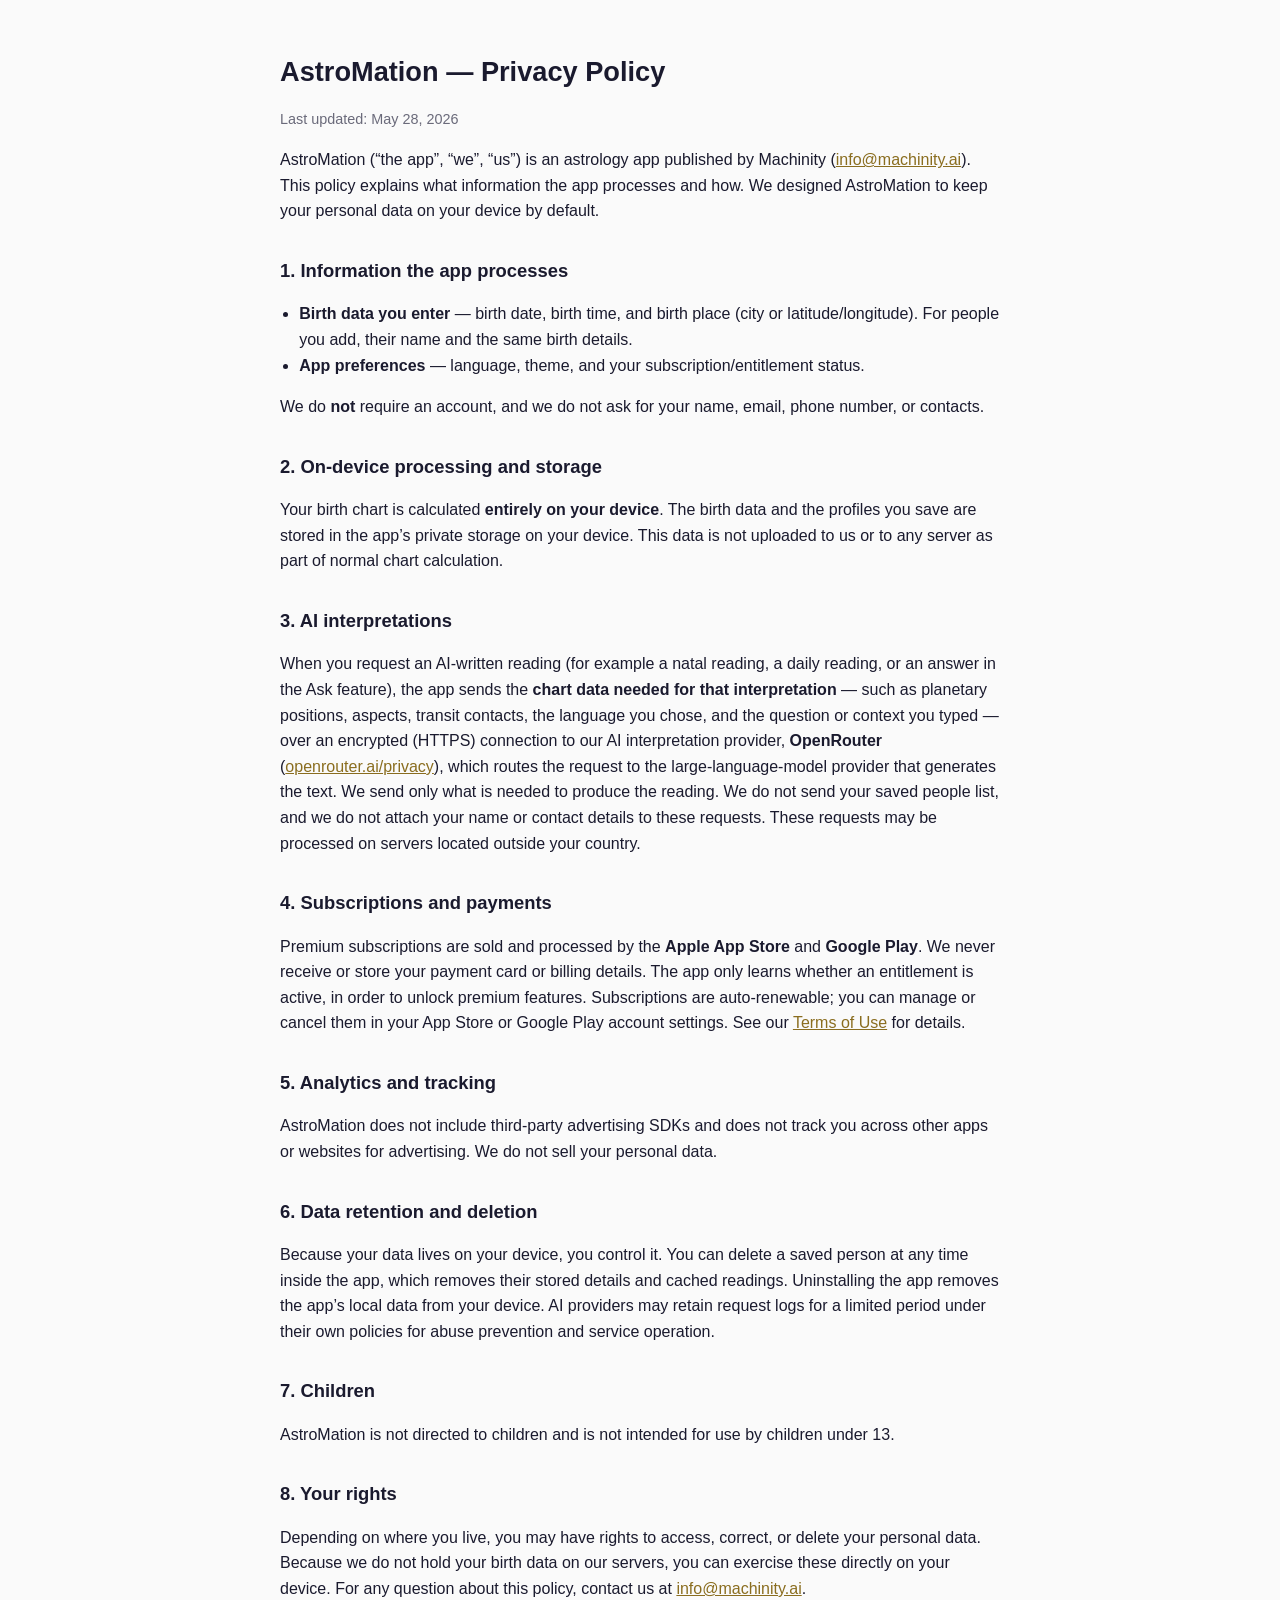
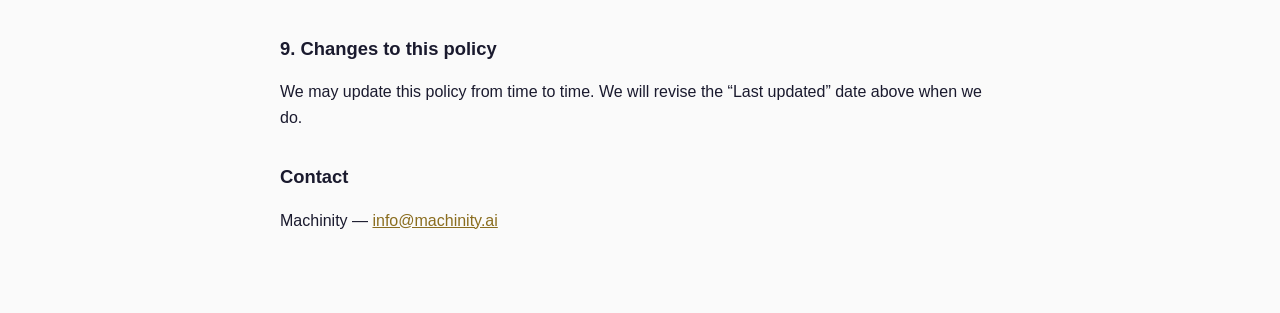
==== privacy.html @ 82b4b3da "AstroMation legal pages (privacy + terms)" ====
<!DOCTYPE html>
<html lang="en">
<head>
<meta charset="utf-8" />
<meta name="viewport" content="width=device-width, initial-scale=1" />
<title>AstroMation — Privacy Policy</title>
<style>
  :root { color-scheme: light dark; }
  body { font: 16px/1.6 -apple-system, BlinkMacSystemFont, "Segoe UI", Roboto, Helvetica, Arial, sans-serif;
         max-width: 720px; margin: 0 auto; padding: 32px 20px 64px; color: #1a1a2e; background: #fafafa; }
  @media (prefers-color-scheme: dark) { body { color: #e8e8f0; background: #12121c; } a { color: #c9a84c; } }
  h1 { font-size: 1.7rem; margin-bottom: .25rem; }
  h2 { font-size: 1.15rem; margin-top: 2rem; }
  .muted { color: #6a6a7a; font-size: .9rem; }
  a { color: #8a6d1f; }
  ul { padding-left: 1.2rem; }
  code { background: rgba(127,127,127,.15); padding: 0 .3em; border-radius: 4px; }
</style>
</head>
<body>
<h1>AstroMation — Privacy Policy</h1>
<p class="muted">Last updated: May 28, 2026</p>

<p>AstroMation (“the app”, “we”, “us”) is an astrology app published by Machinity
(<a href="mailto:info@machinity.ai">info@machinity.ai</a>). This policy explains what
information the app processes and how. We designed AstroMation to keep your personal
data on your device by default.</p>

<h2>1. Information the app processes</h2>
<ul>
  <li><strong>Birth data you enter</strong> — birth date, birth time, and birth place (city or
      latitude/longitude). For people you add, their name and the same birth details.</li>
  <li><strong>App preferences</strong> — language, theme, and your subscription/entitlement
      status.</li>
</ul>
<p>We do <strong>not</strong> require an account, and we do not ask for your name, email,
phone number, or contacts.</p>

<h2>2. On-device processing and storage</h2>
<p>Your birth chart is calculated <strong>entirely on your device</strong>. The birth data
and the profiles you save are stored in the app’s private storage on your device. This data
is not uploaded to us or to any server as part of normal chart calculation.</p>

<h2>3. AI interpretations</h2>
<p>When you request an AI-written reading (for example a natal reading, a daily reading, or an
answer in the Ask feature), the app sends the <strong>chart data needed for that
interpretation</strong> — such as planetary positions, aspects, transit contacts, the
language you chose, and the question or context you typed — over an encrypted (HTTPS)
connection to our AI interpretation provider, <strong>OpenRouter</strong>
(<a href="https://openrouter.ai/privacy">openrouter.ai/privacy</a>), which routes the request
to the large-language-model provider that generates the text. We send only what is needed to
produce the reading. We do not send your saved people list, and we do not attach your name or
contact details to these requests. These requests may be processed on servers located outside
your country.</p>

<h2>4. Subscriptions and payments</h2>
<p>Premium subscriptions are sold and processed by the <strong>Apple App Store</strong> and
<strong>Google Play</strong>. We never receive or store your payment card or billing details.
The app only learns whether an entitlement is active, in order to unlock premium features.
Subscriptions are auto-renewable; you can manage or cancel them in your App Store or Google
Play account settings. See our <a href="terms.html">Terms of Use</a> for details.</p>

<h2>5. Analytics and tracking</h2>
<p>AstroMation does not include third-party advertising SDKs and does not track you across
other apps or websites for advertising. We do not sell your personal data.</p>

<h2>6. Data retention and deletion</h2>
<p>Because your data lives on your device, you control it. You can delete a saved person at any
time inside the app, which removes their stored details and cached readings. Uninstalling the
app removes the app’s local data from your device. AI providers may retain request logs for a
limited period under their own policies for abuse prevention and service operation.</p>

<h2>7. Children</h2>
<p>AstroMation is not directed to children and is not intended for use by children under 13.</p>

<h2>8. Your rights</h2>
<p>Depending on where you live, you may have rights to access, correct, or delete your personal
data. Because we do not hold your birth data on our servers, you can exercise these directly on
your device. For any question about this policy, contact us at
<a href="mailto:info@machinity.ai">info@machinity.ai</a>.</p>

<h2>9. Changes to this policy</h2>
<p>We may update this policy from time to time. We will revise the “Last updated” date above
when we do.</p>

<h2>Contact</h2>
<p>Machinity — <a href="mailto:info@machinity.ai">info@machinity.ai</a></p>
</body>
</html>
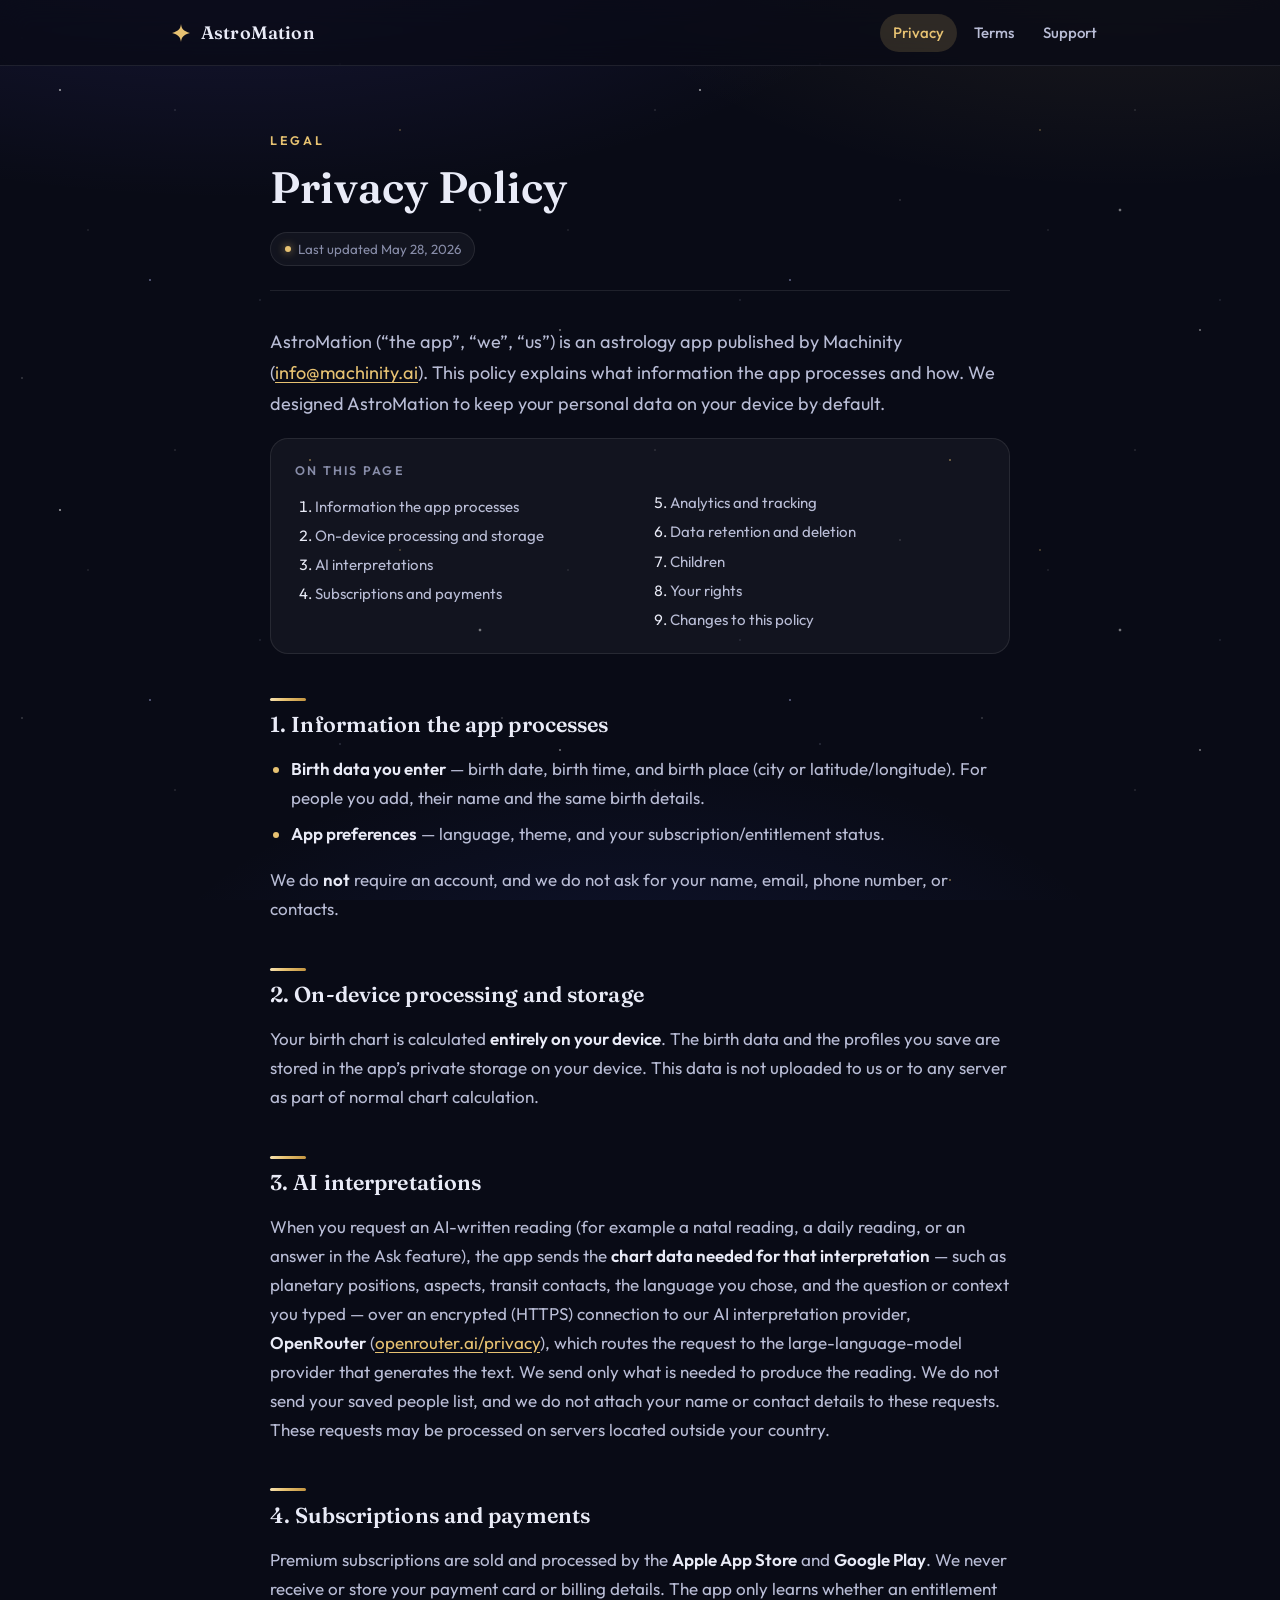
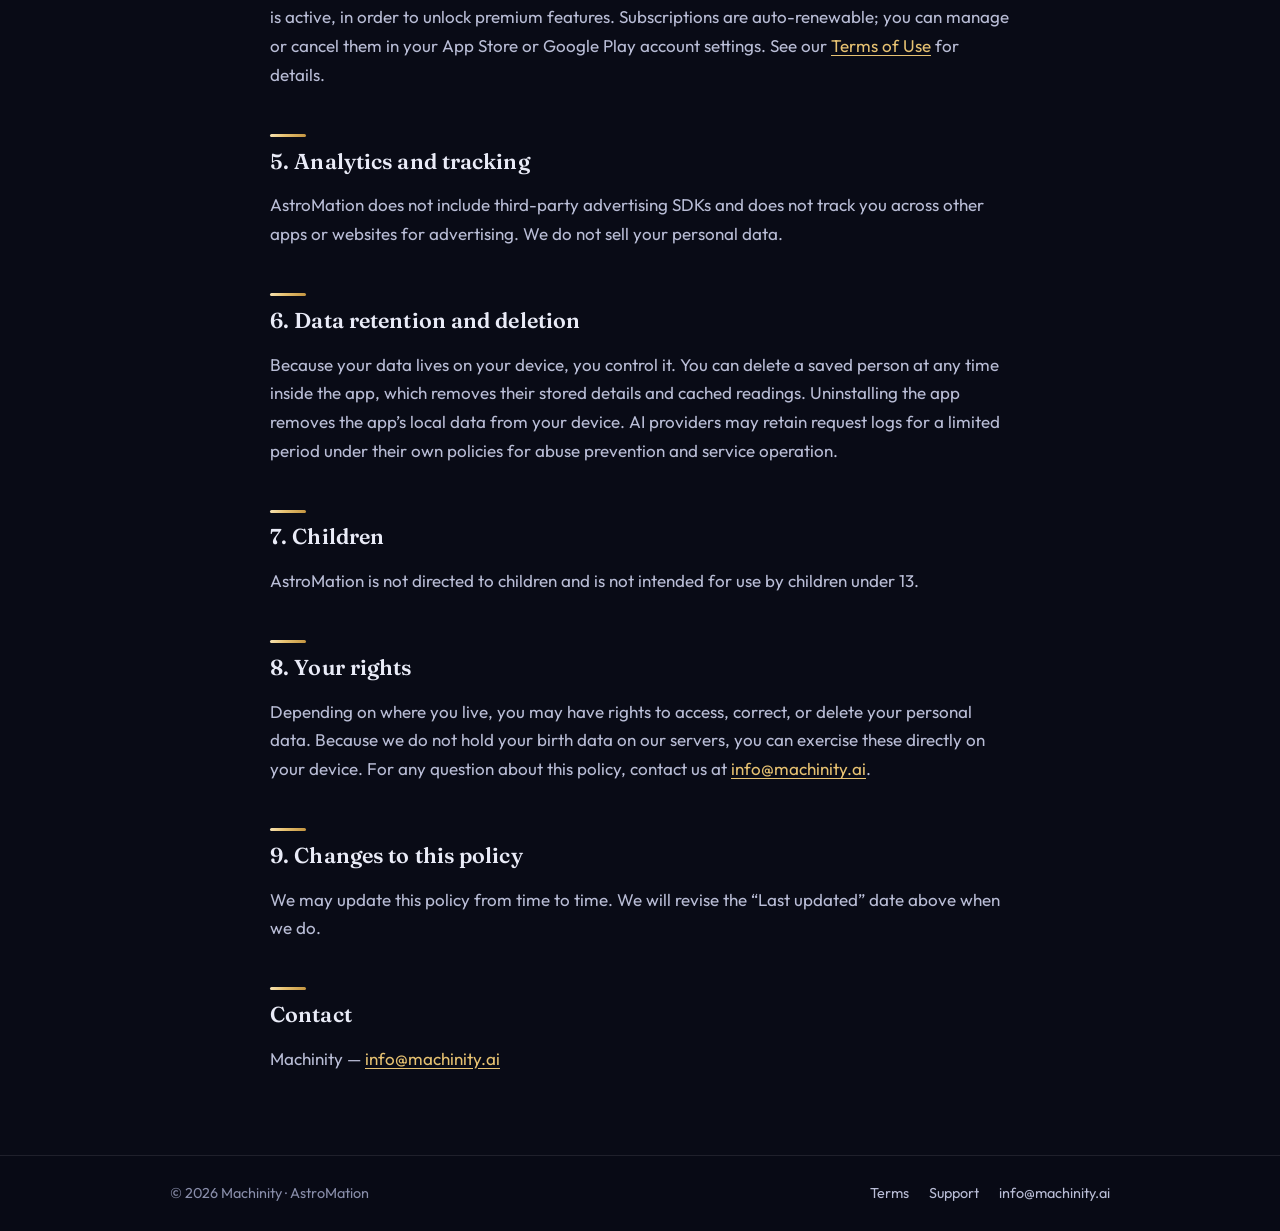
==== commit d9b91133: "Redesign site with celestial design system - Shared styles.css: dark cosmic theme, layered starfield" ====
--- a/privacy.html
+++ b/privacy.html
@@ -3,87 +3,135 @@
 <head>
 <meta charset="utf-8" />
 <meta name="viewport" content="width=device-width, initial-scale=1" />
-<title>AstroMation — Privacy Policy</title>
-<style>
-  :root { color-scheme: light dark; }
-  body { font: 16px/1.6 -apple-system, BlinkMacSystemFont, "Segoe UI", Roboto, Helvetica, Arial, sans-serif;
-         max-width: 720px; margin: 0 auto; padding: 32px 20px 64px; color: #1a1a2e; background: #fafafa; }
-  @media (prefers-color-scheme: dark) { body { color: #e8e8f0; background: #12121c; } a { color: #c9a84c; } }
-  h1 { font-size: 1.7rem; margin-bottom: .25rem; }
-  h2 { font-size: 1.15rem; margin-top: 2rem; }
-  .muted { color: #6a6a7a; font-size: .9rem; }
-  a { color: #8a6d1f; }
-  ul { padding-left: 1.2rem; }
-  code { background: rgba(127,127,127,.15); padding: 0 .3em; border-radius: 4px; }
-</style>
+<title>Privacy Policy — AstroMation</title>
+<meta name="description" content="AstroMation privacy policy: your birth data stays on your device by default. No account, no ads, no tracking." />
+<meta property="og:title" content="Privacy Policy — AstroMation" />
+<meta property="og:description" content="Your birth data stays on your device by default. No account, no ads, no tracking." />
+<meta name="theme-color" content="#090b16" />
+<link rel="icon" type="image/svg+xml" href="favicon.svg" />
+<link rel="preconnect" href="https://fonts.googleapis.com" />
+<link rel="preconnect" href="https://fonts.gstatic.com" crossorigin />
+<link href="https://fonts.googleapis.com/css2?family=Fraunces:opsz,wght@9..144,440;9..144,600&amp;family=Outfit:wght@400;500;600&amp;display=swap" rel="stylesheet" />
+<link rel="stylesheet" href="styles.css" />
 </head>
 <body>
-<h1>AstroMation — Privacy Policy</h1>
-<p class="muted">Last updated: May 28, 2026</p>
+<div class="sky"></div>
+<div class="stars-far"></div>
+<div class="stars"></div>
 
-<p>AstroMation (“the app”, “we”, “us”) is an astrology app published by Machinity
-(<a href="mailto:info@machinity.ai">info@machinity.ai</a>). This policy explains what
-information the app processes and how. We designed AstroMation to keep your personal
-data on your device by default.</p>
+<header class="site-header">
+  <nav>
+    <a class="brand" href="index.html" aria-label="AstroMation home">
+      <svg width="22" height="22" viewBox="0 0 64 64" aria-hidden="true"><path fill="#e7c272" d="M32 6c2 14 6 20 26 26-20 6-24 12-26 26-2-14-6-20-26-26 20-6 24-12 26-26z"/></svg>
+      AstroMation
+    </a>
+    <div class="nav-links">
+      <a href="privacy.html" aria-current="page">Privacy</a>
+      <a href="terms.html">Terms</a>
+      <a href="support.html">Support</a>
+    </div>
+  </nav>
+</header>
 
-<h2>1. Information the app processes</h2>
-<ul>
-  <li><strong>Birth data you enter</strong> — birth date, birth time, and birth place (city or
-      latitude/longitude). For people you add, their name and the same birth details.</li>
-  <li><strong>App preferences</strong> — language, theme, and your subscription/entitlement
-      status.</li>
-</ul>
-<p>We do <strong>not</strong> require an account, and we do not ask for your name, email,
-phone number, or contacts.</p>
+<main class="doc fade-in">
+  <header class="doc-head">
+    <p class="eyebrow">Legal</p>
+    <h1>Privacy Policy</h1>
+    <p class="updated">Last updated May 28, 2026</p>
+  </header>
 
-<h2>2. On-device processing and storage</h2>
-<p>Your birth chart is calculated <strong>entirely on your device</strong>. The birth data
-and the profiles you save are stored in the app’s private storage on your device. This data
-is not uploaded to us or to any server as part of normal chart calculation.</p>
+  <p class="lede">AstroMation (“the app”, “we”, “us”) is an astrology app published by Machinity
+  (<a href="mailto:info@machinity.ai">info@machinity.ai</a>). This policy explains what
+  information the app processes and how. We designed AstroMation to keep your personal
+  data on your device by default.</p>
 
-<h2>3. AI interpretations</h2>
-<p>When you request an AI-written reading (for example a natal reading, a daily reading, or an
-answer in the Ask feature), the app sends the <strong>chart data needed for that
-interpretation</strong> — such as planetary positions, aspects, transit contacts, the
-language you chose, and the question or context you typed — over an encrypted (HTTPS)
-connection to our AI interpretation provider, <strong>OpenRouter</strong>
-(<a href="https://openrouter.ai/privacy">openrouter.ai/privacy</a>), which routes the request
-to the large-language-model provider that generates the text. We send only what is needed to
-produce the reading. We do not send your saved people list, and we do not attach your name or
-contact details to these requests. These requests may be processed on servers located outside
-your country.</p>
+  <nav class="toc" aria-label="Table of contents">
+    <strong>On this page</strong>
+    <ol>
+      <li><a href="#information">Information the app processes</a></li>
+      <li><a href="#on-device">On-device processing and storage</a></li>
+      <li><a href="#ai">AI interpretations</a></li>
+      <li><a href="#subscriptions">Subscriptions and payments</a></li>
+      <li><a href="#analytics">Analytics and tracking</a></li>
+      <li><a href="#retention">Data retention and deletion</a></li>
+      <li><a href="#children">Children</a></li>
+      <li><a href="#rights">Your rights</a></li>
+      <li><a href="#changes">Changes to this policy</a></li>
+    </ol>
+  </nav>
 
-<h2>4. Subscriptions and payments</h2>
-<p>Premium subscriptions are sold and processed by the <strong>Apple App Store</strong> and
-<strong>Google Play</strong>. We never receive or store your payment card or billing details.
-The app only learns whether an entitlement is active, in order to unlock premium features.
-Subscriptions are auto-renewable; you can manage or cancel them in your App Store or Google
-Play account settings. See our <a href="terms.html">Terms of Use</a> for details.</p>
+  <article>
+    <h2 id="information">1. Information the app processes</h2>
+    <ul>
+      <li><strong>Birth data you enter</strong> — birth date, birth time, and birth place (city or
+          latitude/longitude). For people you add, their name and the same birth details.</li>
+      <li><strong>App preferences</strong> — language, theme, and your subscription/entitlement
+          status.</li>
+    </ul>
+    <p>We do <strong>not</strong> require an account, and we do not ask for your name, email,
+    phone number, or contacts.</p>
 
-<h2>5. Analytics and tracking</h2>
-<p>AstroMation does not include third-party advertising SDKs and does not track you across
-other apps or websites for advertising. We do not sell your personal data.</p>
+    <h2 id="on-device">2. On-device processing and storage</h2>
+    <p>Your birth chart is calculated <strong>entirely on your device</strong>. The birth data
+    and the profiles you save are stored in the app’s private storage on your device. This data
+    is not uploaded to us or to any server as part of normal chart calculation.</p>
 
-<h2>6. Data retention and deletion</h2>
-<p>Because your data lives on your device, you control it. You can delete a saved person at any
-time inside the app, which removes their stored details and cached readings. Uninstalling the
-app removes the app’s local data from your device. AI providers may retain request logs for a
-limited period under their own policies for abuse prevention and service operation.</p>
+    <h2 id="ai">3. AI interpretations</h2>
+    <p>When you request an AI-written reading (for example a natal reading, a daily reading, or an
+    answer in the Ask feature), the app sends the <strong>chart data needed for that
+    interpretation</strong> — such as planetary positions, aspects, transit contacts, the
+    language you chose, and the question or context you typed — over an encrypted (HTTPS)
+    connection to our AI interpretation provider, <strong>OpenRouter</strong>
+    (<a href="https://openrouter.ai/privacy">openrouter.ai/privacy</a>), which routes the request
+    to the large-language-model provider that generates the text. We send only what is needed to
+    produce the reading. We do not send your saved people list, and we do not attach your name or
+    contact details to these requests. These requests may be processed on servers located outside
+    your country.</p>
 
-<h2>7. Children</h2>
-<p>AstroMation is not directed to children and is not intended for use by children under 13.</p>
+    <h2 id="subscriptions">4. Subscriptions and payments</h2>
+    <p>Premium subscriptions are sold and processed by the <strong>Apple App Store</strong> and
+    <strong>Google Play</strong>. We never receive or store your payment card or billing details.
+    The app only learns whether an entitlement is active, in order to unlock premium features.
+    Subscriptions are auto-renewable; you can manage or cancel them in your App Store or Google
+    Play account settings. See our <a href="terms.html">Terms of Use</a> for details.</p>
 
-<h2>8. Your rights</h2>
-<p>Depending on where you live, you may have rights to access, correct, or delete your personal
-data. Because we do not hold your birth data on our servers, you can exercise these directly on
-your device. For any question about this policy, contact us at
-<a href="mailto:info@machinity.ai">info@machinity.ai</a>.</p>
+    <h2 id="analytics">5. Analytics and tracking</h2>
+    <p>AstroMation does not include third-party advertising SDKs and does not track you across
+    other apps or websites for advertising. We do not sell your personal data.</p>
 
-<h2>9. Changes to this policy</h2>
-<p>We may update this policy from time to time. We will revise the “Last updated” date above
-when we do.</p>
+    <h2 id="retention">6. Data retention and deletion</h2>
+    <p>Because your data lives on your device, you control it. You can delete a saved person at any
+    time inside the app, which removes their stored details and cached readings. Uninstalling the
+    app removes the app’s local data from your device. AI providers may retain request logs for a
+    limited period under their own policies for abuse prevention and service operation.</p>
 
-<h2>Contact</h2>
-<p>Machinity — <a href="mailto:info@machinity.ai">info@machinity.ai</a></p>
+    <h2 id="children">7. Children</h2>
+    <p>AstroMation is not directed to children and is not intended for use by children under 13.</p>
+
+    <h2 id="rights">8. Your rights</h2>
+    <p>Depending on where you live, you may have rights to access, correct, or delete your personal
+    data. Because we do not hold your birth data on our servers, you can exercise these directly on
+    your device. For any question about this policy, contact us at
+    <a href="mailto:info@machinity.ai">info@machinity.ai</a>.</p>
+
+    <h2 id="changes">9. Changes to this policy</h2>
+    <p>We may update this policy from time to time. We will revise the “Last updated” date above
+    when we do.</p>
+
+    <h2 id="contact">Contact</h2>
+    <p>Machinity — <a href="mailto:info@machinity.ai">info@machinity.ai</a></p>
+  </article>
+</main>
+
+<footer class="site-footer">
+  <div class="inner">
+    <span>© 2026 Machinity · AstroMation</span>
+    <div class="footer-links">
+      <a href="terms.html">Terms</a>
+      <a href="support.html">Support</a>
+      <a href="mailto:info@machinity.ai">info@machinity.ai</a>
+    </div>
+  </div>
+</footer>
 </body>
 </html>
--- a/styles.css
+++ b/styles.css
@@ -0,0 +1,543 @@
+/* ============================================================
+   AstroMation — shared design system
+   Celestial dark theme · Fraunces display + Outfit body
+   ============================================================ */
+
+:root {
+  color-scheme: dark;
+  --bg: #090b16;
+  --surface: rgba(255, 255, 255, 0.04);
+  --surface-hover: rgba(255, 255, 255, 0.07);
+  --border: rgba(255, 255, 255, 0.09);
+  --border-strong: rgba(255, 255, 255, 0.16);
+  --text: #e9ebf7;
+  --text-soft: #b9bdd6;
+  --text-muted: #888da9;
+  --gold: #e7c272;
+  --gold-soft: rgba(231, 194, 114, 0.16);
+  --gold-grad: linear-gradient(120deg, #f6e3b4 0%, #e7c272 40%, #c2933f 100%);
+  --indigo: #8a90ff;
+  --radius: 18px;
+  --font-display: "Fraunces", Georgia, "Times New Roman", serif;
+  --font-body: "Outfit", -apple-system, BlinkMacSystemFont, "Segoe UI", Roboto, sans-serif;
+}
+
+* { box-sizing: border-box; }
+
+html { scroll-behavior: smooth; }
+@media (prefers-reduced-motion: reduce) {
+  html { scroll-behavior: auto; }
+  *, *::before, *::after { animation: none !important; transition: none !important; }
+}
+
+body {
+  margin: 0;
+  min-height: 100dvh;
+  display: flex;
+  flex-direction: column;
+  font: 400 1.0625rem/1.7 var(--font-body);
+  color: var(--text);
+  background: var(--bg);
+  -webkit-font-smoothing: antialiased;
+  text-rendering: optimizeLegibility;
+}
+
+::selection { background: rgba(231, 194, 114, 0.3); }
+
+/* ---------- Night sky backdrop ---------- */
+
+.sky {
+  position: fixed;
+  inset: 0;
+  z-index: -3;
+  background:
+    radial-gradient(ellipse 90% 55% at 18% -12%, rgba(110, 96, 255, 0.16), transparent 62%),
+    radial-gradient(ellipse 70% 45% at 88% -6%, rgba(231, 194, 114, 0.09), transparent 60%),
+    radial-gradient(ellipse 65% 50% at 50% 115%, rgba(58, 84, 220, 0.14), transparent 62%),
+    var(--bg);
+}
+
+.stars, .stars-far {
+  position: fixed;
+  inset: 0;
+  z-index: -2;
+  background-repeat: repeat;
+  pointer-events: none;
+}
+
+.stars-far {
+  background-image:
+    radial-gradient(1px 1px at 22px 38px, rgba(255, 255, 255, 0.50), transparent),
+    radial-gradient(1px 1px at 175px 110px, rgba(255, 255, 255, 0.32), transparent),
+    radial-gradient(1px 1px at 340px 64px, rgba(214, 220, 255, 0.42), transparent),
+    radial-gradient(1px 1px at 88px 230px, rgba(255, 255, 255, 0.26), transparent),
+    radial-gradient(1px 1px at 420px 200px, rgba(255, 255, 255, 0.38), transparent),
+    radial-gradient(1px 1px at 260px 300px, rgba(214, 220, 255, 0.30), transparent);
+  background-size: 480px 340px;
+}
+
+.stars {
+  background-image:
+    radial-gradient(1.6px 1.6px at 60px 90px, rgba(255, 255, 255, 0.85), transparent),
+    radial-gradient(1.4px 1.4px at 310px 40px, rgba(231, 194, 114, 0.80), transparent),
+    radial-gradient(1.8px 1.8px at 480px 210px, rgba(255, 255, 255, 0.70), transparent),
+    radial-gradient(1.4px 1.4px at 150px 280px, rgba(190, 198, 255, 0.75), transparent),
+    radial-gradient(1.6px 1.6px at 560px 330px, rgba(255, 255, 255, 0.60), transparent),
+    radial-gradient(1.3px 1.3px at 400px 130px, rgba(231, 194, 114, 0.55), transparent);
+  background-size: 640px 420px;
+  animation: twinkle 7s ease-in-out infinite alternate;
+}
+
+@keyframes twinkle {
+  from { opacity: 0.45; }
+  to   { opacity: 1; }
+}
+
+/* ---------- Header ---------- */
+
+.site-header {
+  position: sticky;
+  top: 0;
+  z-index: 10;
+  backdrop-filter: blur(14px);
+  -webkit-backdrop-filter: blur(14px);
+  background: rgba(9, 11, 22, 0.72);
+  border-bottom: 1px solid var(--border);
+}
+
+.site-header nav {
+  max-width: 980px;
+  margin: 0 auto;
+  padding: 0.85rem 1.25rem;
+  display: flex;
+  align-items: center;
+  justify-content: space-between;
+  gap: 1rem;
+}
+
+.brand {
+  display: inline-flex;
+  align-items: center;
+  gap: 0.55rem;
+  font: 600 1.125rem/1 var(--font-display);
+  letter-spacing: 0.01em;
+  color: var(--text);
+  text-decoration: none;
+}
+
+.brand svg { flex: none; }
+
+.nav-links {
+  display: flex;
+  gap: 0.25rem;
+}
+
+.nav-links a {
+  color: var(--text-soft);
+  text-decoration: none;
+  font-size: 0.9375rem;
+  font-weight: 500;
+  padding: 0.4rem 0.8rem;
+  border-radius: 999px;
+  transition: color 0.2s, background 0.2s;
+}
+
+.nav-links a:hover { color: var(--text); background: var(--surface-hover); }
+
+@media (max-width: 420px) {
+  .site-header nav { padding-inline: 0.9rem; }
+  .brand { font-size: 1rem; }
+  .nav-links a { padding: 0.35rem 0.55rem; font-size: 0.875rem; }
+}
+
+.nav-links a[aria-current="page"] {
+  color: var(--gold);
+  background: var(--gold-soft);
+}
+
+/* ---------- Layout ---------- */
+
+main {
+  flex: 1;
+  width: 100%;
+  max-width: 980px;
+  margin: 0 auto;
+  padding: 0 1.25rem;
+}
+
+main.doc { max-width: 780px; }
+
+.fade-in { animation: rise 0.7s cubic-bezier(0.22, 1, 0.36, 1) both; }
+
+@keyframes rise {
+  from { opacity: 0; transform: translateY(14px); }
+  to   { opacity: 1; transform: none; }
+}
+
+/* ---------- Type ---------- */
+
+h1, h2, h3 {
+  font-family: var(--font-display);
+  font-weight: 600;
+  line-height: 1.2;
+  letter-spacing: 0.005em;
+}
+
+a { color: var(--gold); text-underline-offset: 3px; }
+a:hover { color: #f3dca2; }
+
+.eyebrow {
+  margin: 0 0 0.6rem;
+  font-size: 0.78rem;
+  font-weight: 600;
+  letter-spacing: 0.22em;
+  text-transform: uppercase;
+  color: var(--gold);
+}
+
+/* ---------- Hero (index) ---------- */
+
+.hero {
+  text-align: center;
+  padding: 5.5rem 0 3.5rem;
+}
+
+.hero .mark {
+  display: inline-grid;
+  place-items: center;
+  width: 76px;
+  height: 76px;
+  margin-bottom: 1.5rem;
+  border-radius: 24px;
+  background: linear-gradient(160deg, rgba(231, 194, 114, 0.16), rgba(110, 96, 255, 0.12));
+  border: 1px solid var(--border-strong);
+  box-shadow: 0 0 60px rgba(231, 194, 114, 0.18), inset 0 1px 0 rgba(255, 255, 255, 0.12);
+}
+
+.hero h1 {
+  margin: 0;
+  font-size: clamp(2.6rem, 7vw, 4rem);
+  background: var(--gold-grad);
+  -webkit-background-clip: text;
+  background-clip: text;
+  color: transparent;
+}
+
+.hero .tagline {
+  margin: 1rem auto 0;
+  max-width: 34rem;
+  font-size: 1.15rem;
+  color: var(--text-soft);
+}
+
+.constellation {
+  display: block;
+  margin: 2.5rem auto 0;
+  opacity: 0.85;
+}
+
+/* ---------- Cards ---------- */
+
+.card-grid {
+  display: grid;
+  grid-template-columns: repeat(auto-fit, minmax(240px, 1fr));
+  gap: 1.1rem;
+  padding-bottom: 4rem;
+}
+
+.card {
+  position: relative;
+  display: block;
+  padding: 1.6rem 1.5rem 1.5rem;
+  border-radius: var(--radius);
+  background: var(--surface);
+  border: 1px solid var(--border);
+  text-decoration: none;
+  color: var(--text);
+  transition: transform 0.25s cubic-bezier(0.22, 1, 0.36, 1), border-color 0.25s, background 0.25s, box-shadow 0.25s;
+}
+
+a.card:hover {
+  transform: translateY(-4px);
+  background: var(--surface-hover);
+  border-color: rgba(231, 194, 114, 0.45);
+  box-shadow: 0 18px 44px -18px rgba(0, 0, 0, 0.7), 0 0 0 1px rgba(231, 194, 114, 0.12);
+}
+
+.card .icon {
+  display: inline-grid;
+  place-items: center;
+  width: 44px;
+  height: 44px;
+  margin-bottom: 1rem;
+  border-radius: 13px;
+  background: var(--gold-soft);
+  color: var(--gold);
+}
+
+.card h2 {
+  margin: 0 0 0.35rem;
+  font-size: 1.25rem;
+}
+
+.card p {
+  margin: 0;
+  font-size: 0.94rem;
+  color: var(--text-muted);
+  line-height: 1.55;
+}
+
+.card .go {
+  position: absolute;
+  top: 1.5rem;
+  right: 1.4rem;
+  color: var(--text-muted);
+  transition: color 0.2s, transform 0.25s;
+}
+
+a.card:hover .go { color: var(--gold); transform: translateX(3px); }
+
+/* ---------- Document pages ---------- */
+
+.doc-head {
+  padding: 4rem 0 1.5rem;
+  border-bottom: 1px solid var(--border);
+  margin-bottom: 2.25rem;
+}
+
+.doc-head h1 {
+  margin: 0;
+  font-size: clamp(2rem, 5vw, 2.75rem);
+}
+
+.updated {
+  display: inline-flex;
+  align-items: center;
+  gap: 0.45rem;
+  margin: 1.1rem 0 0;
+  padding: 0.32rem 0.85rem;
+  border-radius: 999px;
+  border: 1px solid var(--border);
+  background: var(--surface);
+  font-size: 0.83rem;
+  color: var(--text-muted);
+}
+
+.updated::before {
+  content: "";
+  width: 6px;
+  height: 6px;
+  border-radius: 50%;
+  background: var(--gold);
+  box-shadow: 0 0 8px rgba(231, 194, 114, 0.8);
+}
+
+.lede {
+  font-size: 1.13rem;
+  color: var(--text-soft);
+}
+
+.toc {
+  margin: 0 0 2.5rem;
+  padding: 1.3rem 1.5rem;
+  border-radius: var(--radius);
+  background: var(--surface);
+  border: 1px solid var(--border);
+}
+
+.toc strong {
+  display: block;
+  margin-bottom: 0.6rem;
+  font-size: 0.78rem;
+  font-weight: 600;
+  letter-spacing: 0.18em;
+  text-transform: uppercase;
+  color: var(--text-muted);
+}
+
+.toc ol {
+  margin: 0;
+  padding: 0 0 0 1.25rem;
+  columns: 2;
+  column-gap: 2.5rem;
+  font-size: 0.94rem;
+}
+
+.toc li { margin: 0.22rem 0; break-inside: avoid; }
+
+.toc a { color: var(--text-soft); text-decoration: none; }
+.toc a:hover { color: var(--gold); }
+
+@media (max-width: 560px) { .toc ol { columns: 1; } }
+
+article h2 {
+  position: relative;
+  margin: 2.75rem 0 0.9rem;
+  padding-top: 0.9rem;
+  font-size: 1.35rem;
+  scroll-margin-top: 5.5rem;
+}
+
+article h2::before {
+  content: "";
+  position: absolute;
+  top: 0;
+  left: 0;
+  width: 2.25rem;
+  height: 3px;
+  border-radius: 3px;
+  background: var(--gold-grad);
+}
+
+article p, article li { color: var(--text-soft); }
+article strong { color: var(--text); font-weight: 600; }
+
+article ul {
+  padding-left: 1.3rem;
+}
+
+article li { margin: 0.45rem 0; }
+article li::marker { color: var(--gold); }
+
+article {
+  padding-bottom: 4rem;
+}
+
+/* ---------- Support page ---------- */
+
+.contact-card {
+  display: flex;
+  flex-wrap: wrap;
+  align-items: center;
+  justify-content: space-between;
+  gap: 1.25rem;
+  margin: 0 0 2.75rem;
+  padding: 1.75rem 1.75rem;
+  border-radius: var(--radius);
+  background:
+    radial-gradient(120% 160% at 0% 0%, rgba(231, 194, 114, 0.12), transparent 55%),
+    var(--surface);
+  border: 1px solid var(--border-strong);
+}
+
+.contact-card h2 {
+  margin: 0 0 0.3rem;
+  font-size: 1.35rem;
+}
+
+.contact-card p {
+  margin: 0;
+  color: var(--text-soft);
+  max-width: 30rem;
+}
+
+.btn {
+  display: inline-flex;
+  align-items: center;
+  gap: 0.55rem;
+  flex: none;
+  padding: 0.78rem 1.5rem;
+  border-radius: 999px;
+  background: var(--gold-grad);
+  color: #1d1505;
+  font-weight: 600;
+  font-size: 0.97rem;
+  text-decoration: none;
+  box-shadow: 0 8px 26px -10px rgba(231, 194, 114, 0.55);
+  transition: transform 0.2s, box-shadow 0.2s, filter 0.2s;
+}
+
+.btn:hover {
+  transform: translateY(-2px);
+  filter: brightness(1.06);
+  box-shadow: 0 12px 32px -10px rgba(231, 194, 114, 0.65);
+  color: #1d1505;
+}
+
+.faq { padding-bottom: 1rem; }
+
+.faq details {
+  margin: 0.7rem 0;
+  border-radius: 14px;
+  background: var(--surface);
+  border: 1px solid var(--border);
+  overflow: hidden;
+  transition: border-color 0.2s, background 0.2s;
+}
+
+.faq details[open] {
+  border-color: rgba(231, 194, 114, 0.35);
+  background: var(--surface-hover);
+}
+
+.faq summary {
+  display: flex;
+  align-items: center;
+  justify-content: space-between;
+  gap: 1rem;
+  padding: 1rem 1.25rem;
+  cursor: pointer;
+  font-weight: 500;
+  color: var(--text);
+  list-style: none;
+}
+
+.faq summary::-webkit-details-marker { display: none; }
+
+.faq summary::after {
+  content: "+";
+  flex: none;
+  font-size: 1.3rem;
+  line-height: 1;
+  color: var(--gold);
+  transition: transform 0.25s;
+}
+
+.faq details[open] summary::after { transform: rotate(45deg); }
+
+.faq details p {
+  margin: 0;
+  padding: 0 1.25rem 1.1rem;
+  color: var(--text-soft);
+}
+
+/* ---------- Footer ---------- */
+
+.site-footer {
+  margin-top: auto;
+  border-top: 1px solid var(--border);
+  background: rgba(9, 11, 22, 0.6);
+}
+
+.site-footer .inner {
+  max-width: 980px;
+  margin: 0 auto;
+  padding: 1.6rem 1.25rem;
+  display: flex;
+  flex-wrap: wrap;
+  align-items: center;
+  justify-content: space-between;
+  gap: 0.75rem 1.5rem;
+  font-size: 0.9rem;
+  color: var(--text-muted);
+}
+
+.site-footer a { color: var(--text-soft); text-decoration: none; }
+.site-footer a:hover { color: var(--gold); }
+
+.footer-links { display: flex; gap: 1.25rem; }
+
+/* ---------- Print: legal docs on clean white ---------- */
+
+@media print {
+  :root { color-scheme: light; }
+  body { background: #fff; color: #111; font-size: 11.5pt; }
+  .sky, .stars, .stars-far, .site-header, .site-footer, .toc { display: none; }
+  main { max-width: 100%; padding: 0; }
+  .doc-head { padding-top: 0; border-color: #ccc; }
+  h1, h2, article p, article li, .lede, .updated { color: #111 !important; }
+  a { color: #111; }
+  article h2::before { background: #111; }
+  .updated { border-color: #ccc; background: none; }
+  .updated::before { background: #555; box-shadow: none; }
+}
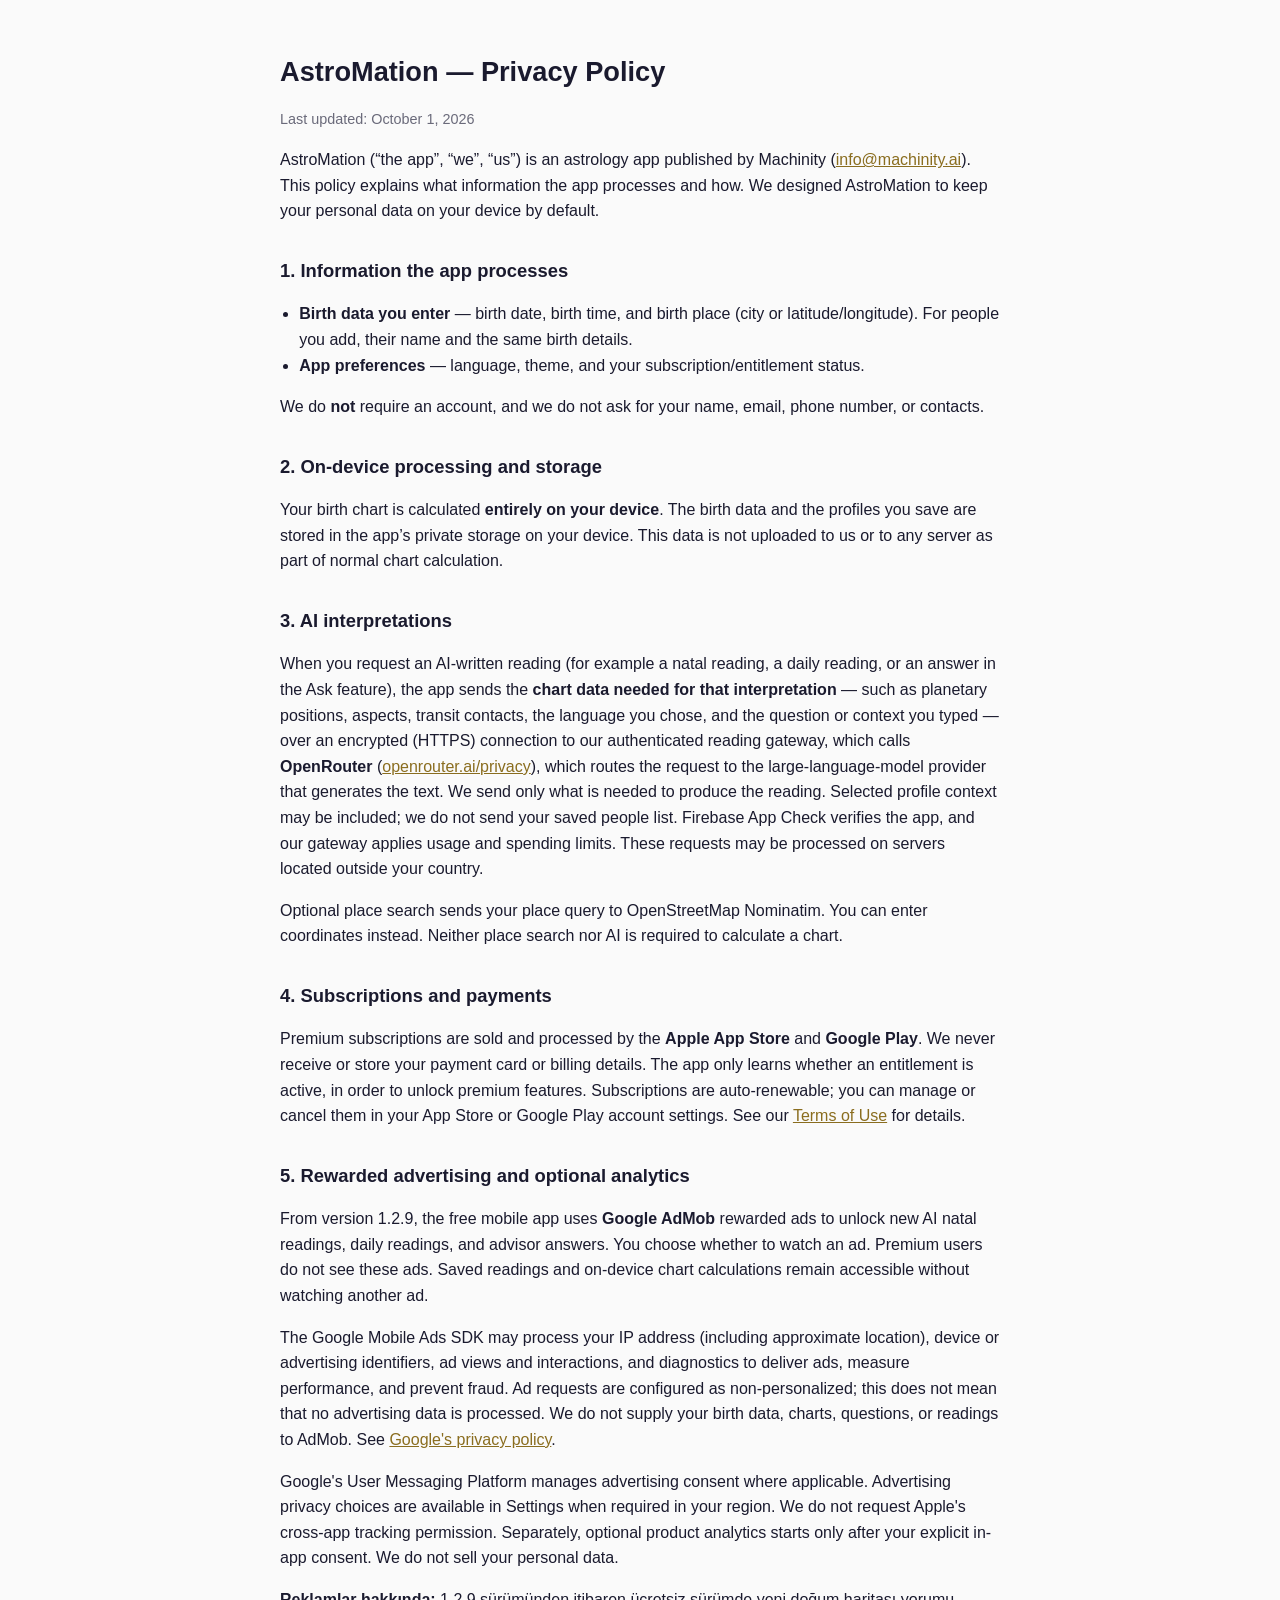
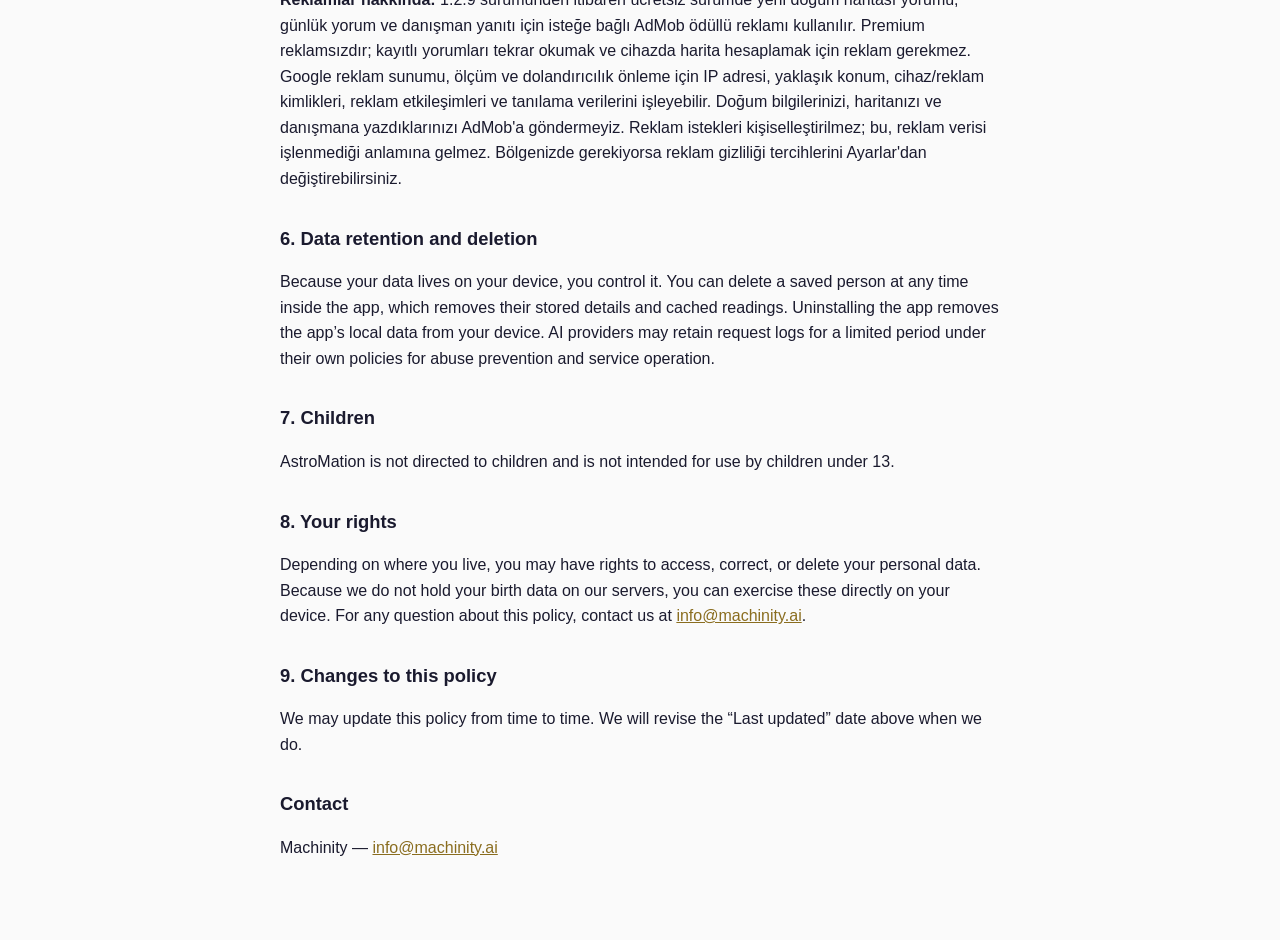
==== commit ebf123fb: "fix(privacy): disclose rewarded ads and reading gateway Explain optional AdMob ads, consent choices " ====
--- a/privacy.html
+++ b/privacy.html
@@ -3,135 +3,111 @@
 <head>
 <meta charset="utf-8" />
 <meta name="viewport" content="width=device-width, initial-scale=1" />
-<title>Privacy Policy — AstroMation</title>
-<meta name="description" content="AstroMation privacy policy: your birth data stays on your device by default. No account, no ads, no tracking." />
-<meta property="og:title" content="Privacy Policy — AstroMation" />
-<meta property="og:description" content="Your birth data stays on your device by default. No account, no ads, no tracking." />
-<meta name="theme-color" content="#090b16" />
-<link rel="icon" type="image/svg+xml" href="favicon.svg" />
-<link rel="preconnect" href="https://fonts.googleapis.com" />
-<link rel="preconnect" href="https://fonts.gstatic.com" crossorigin />
-<link href="https://fonts.googleapis.com/css2?family=Fraunces:opsz,wght@9..144,440;9..144,600&amp;family=Outfit:wght@400;500;600&amp;display=swap" rel="stylesheet" />
-<link rel="stylesheet" href="styles.css" />
+<title>AstroMation — Privacy Policy</title>
+<style>
+  :root { color-scheme: light dark; }
+  body { font: 16px/1.6 -apple-system, BlinkMacSystemFont, "Segoe UI", Roboto, Helvetica, Arial, sans-serif;
+         max-width: 720px; margin: 0 auto; padding: 32px 20px 64px; color: #1a1a2e; background: #fafafa; }
+  @media (prefers-color-scheme: dark) { body { color: #e8e8f0; background: #12121c; } a { color: #c9a84c; } }
+  h1 { font-size: 1.7rem; margin-bottom: .25rem; }
+  h2 { font-size: 1.15rem; margin-top: 2rem; }
+  .muted { color: #6a6a7a; font-size: .9rem; }
+  a { color: #8a6d1f; }
+  ul { padding-left: 1.2rem; }
+  code { background: rgba(127,127,127,.15); padding: 0 .3em; border-radius: 4px; }
+</style>
 </head>
 <body>
-<div class="sky"></div>
-<div class="stars-far"></div>
-<div class="stars"></div>
+<h1>AstroMation — Privacy Policy</h1>
+<p class="muted">Last updated: October 1, 2026</p>
 
-<header class="site-header">
-  <nav>
-    <a class="brand" href="index.html" aria-label="AstroMation home">
-      <svg width="22" height="22" viewBox="0 0 64 64" aria-hidden="true"><path fill="#e7c272" d="M32 6c2 14 6 20 26 26-20 6-24 12-26 26-2-14-6-20-26-26 20-6 24-12 26-26z"/></svg>
-      AstroMation
-    </a>
-    <div class="nav-links">
-      <a href="privacy.html" aria-current="page">Privacy</a>
-      <a href="terms.html">Terms</a>
-      <a href="support.html">Support</a>
-    </div>
-  </nav>
-</header>
+<p>AstroMation (“the app”, “we”, “us”) is an astrology app published by Machinity
+(<a href="mailto:info@machinity.ai">info@machinity.ai</a>). This policy explains what
+information the app processes and how. We designed AstroMation to keep your personal
+data on your device by default.</p>
 
-<main class="doc fade-in">
-  <header class="doc-head">
-    <p class="eyebrow">Legal</p>
-    <h1>Privacy Policy</h1>
-    <p class="updated">Last updated May 28, 2026</p>
-  </header>
+<h2>1. Information the app processes</h2>
+<ul>
+  <li><strong>Birth data you enter</strong> — birth date, birth time, and birth place (city or
+      latitude/longitude). For people you add, their name and the same birth details.</li>
+  <li><strong>App preferences</strong> — language, theme, and your subscription/entitlement
+      status.</li>
+</ul>
+<p>We do <strong>not</strong> require an account, and we do not ask for your name, email,
+phone number, or contacts.</p>
 
-  <p class="lede">AstroMation (“the app”, “we”, “us”) is an astrology app published by Machinity
-  (<a href="mailto:info@machinity.ai">info@machinity.ai</a>). This policy explains what
-  information the app processes and how. We designed AstroMation to keep your personal
-  data on your device by default.</p>
+<h2>2. On-device processing and storage</h2>
+<p>Your birth chart is calculated <strong>entirely on your device</strong>. The birth data
+and the profiles you save are stored in the app’s private storage on your device. This data
+is not uploaded to us or to any server as part of normal chart calculation.</p>
 
-  <nav class="toc" aria-label="Table of contents">
-    <strong>On this page</strong>
-    <ol>
-      <li><a href="#information">Information the app processes</a></li>
-      <li><a href="#on-device">On-device processing and storage</a></li>
-      <li><a href="#ai">AI interpretations</a></li>
-      <li><a href="#subscriptions">Subscriptions and payments</a></li>
-      <li><a href="#analytics">Analytics and tracking</a></li>
-      <li><a href="#retention">Data retention and deletion</a></li>
-      <li><a href="#children">Children</a></li>
-      <li><a href="#rights">Your rights</a></li>
-      <li><a href="#changes">Changes to this policy</a></li>
-    </ol>
-  </nav>
+<h2>3. AI interpretations</h2>
+<p>When you request an AI-written reading (for example a natal reading, a daily reading, or an
+answer in the Ask feature), the app sends the <strong>chart data needed for that
+interpretation</strong> — such as planetary positions, aspects, transit contacts, the
+language you chose, and the question or context you typed — over an encrypted (HTTPS)
+connection to our authenticated reading gateway, which calls <strong>OpenRouter</strong>
+(<a href="https://openrouter.ai/privacy">openrouter.ai/privacy</a>), which routes the request
+to the large-language-model provider that generates the text. We send only what is needed to
+produce the reading. Selected profile context may be included; we do not send your saved
+people list. Firebase App Check verifies the app, and our gateway applies usage and spending
+limits. These requests may be processed on servers located outside
+your country.</p>
 
-  <article>
-    <h2 id="information">1. Information the app processes</h2>
-    <ul>
-      <li><strong>Birth data you enter</strong> — birth date, birth time, and birth place (city or
-          latitude/longitude). For people you add, their name and the same birth details.</li>
-      <li><strong>App preferences</strong> — language, theme, and your subscription/entitlement
-          status.</li>
-    </ul>
-    <p>We do <strong>not</strong> require an account, and we do not ask for your name, email,
-    phone number, or contacts.</p>
+<p>Optional place search sends your place query to OpenStreetMap Nominatim. You can enter
+coordinates instead. Neither place search nor AI is required to calculate a chart.</p>
 
-    <h2 id="on-device">2. On-device processing and storage</h2>
-    <p>Your birth chart is calculated <strong>entirely on your device</strong>. The birth data
-    and the profiles you save are stored in the app’s private storage on your device. This data
-    is not uploaded to us or to any server as part of normal chart calculation.</p>
+<h2>4. Subscriptions and payments</h2>
+<p>Premium subscriptions are sold and processed by the <strong>Apple App Store</strong> and
+<strong>Google Play</strong>. We never receive or store your payment card or billing details.
+The app only learns whether an entitlement is active, in order to unlock premium features.
+Subscriptions are auto-renewable; you can manage or cancel them in your App Store or Google
+Play account settings. See our <a href="terms.html">Terms of Use</a> for details.</p>
 
-    <h2 id="ai">3. AI interpretations</h2>
-    <p>When you request an AI-written reading (for example a natal reading, a daily reading, or an
-    answer in the Ask feature), the app sends the <strong>chart data needed for that
-    interpretation</strong> — such as planetary positions, aspects, transit contacts, the
-    language you chose, and the question or context you typed — over an encrypted (HTTPS)
-    connection to our AI interpretation provider, <strong>OpenRouter</strong>
-    (<a href="https://openrouter.ai/privacy">openrouter.ai/privacy</a>), which routes the request
-    to the large-language-model provider that generates the text. We send only what is needed to
-    produce the reading. We do not send your saved people list, and we do not attach your name or
-    contact details to these requests. These requests may be processed on servers located outside
-    your country.</p>
+<h2>5. Rewarded advertising and optional analytics</h2>
+<p>From version 1.2.9, the free mobile app uses <strong>Google AdMob</strong> rewarded ads
+to unlock new AI natal readings, daily readings, and advisor answers. You choose whether to
+watch an ad. Premium users do not see these ads. Saved readings and on-device chart
+calculations remain accessible without watching another ad.</p>
+<p>The Google Mobile Ads SDK may process your IP address (including approximate location),
+device or advertising identifiers, ad views and interactions, and diagnostics to deliver
+ads, measure performance, and prevent fraud. Ad requests are configured as non-personalized;
+this does not mean that no advertising data is processed. We do not supply your birth data,
+charts, questions, or readings to AdMob. See
+<a href="https://policies.google.com/privacy">Google's privacy policy</a>.</p>
+<p>Google's User Messaging Platform manages advertising consent where applicable. Advertising
+privacy choices are available in Settings when required in your region. We do not request
+Apple's cross-app tracking permission. Separately, optional product analytics starts only
+after your explicit in-app consent. We do not sell your personal data.</p>
+<p lang="tr"><strong>Reklamlar hakkında:</strong> 1.2.9 sürümünden itibaren ücretsiz
+sürümde yeni doğum haritası yorumu, günlük yorum ve danışman yanıtı için isteğe bağlı AdMob
+ödüllü reklamı kullanılır. Premium reklamsızdır; kayıtlı yorumları tekrar okumak ve cihazda
+harita hesaplamak için reklam gerekmez. Google reklam sunumu, ölçüm ve dolandırıcılık önleme
+için IP adresi, yaklaşık konum, cihaz/reklam kimlikleri, reklam etkileşimleri ve tanılama
+verilerini işleyebilir. Doğum bilgilerinizi, haritanızı ve danışmana yazdıklarınızı AdMob'a
+göndermeyiz. Reklam istekleri kişiselleştirilmez; bu, reklam verisi işlenmediği anlamına
+gelmez. Bölgenizde gerekiyorsa reklam gizliliği tercihlerini Ayarlar'dan değiştirebilirsiniz.</p>
 
-    <h2 id="subscriptions">4. Subscriptions and payments</h2>
-    <p>Premium subscriptions are sold and processed by the <strong>Apple App Store</strong> and
-    <strong>Google Play</strong>. We never receive or store your payment card or billing details.
-    The app only learns whether an entitlement is active, in order to unlock premium features.
-    Subscriptions are auto-renewable; you can manage or cancel them in your App Store or Google
-    Play account settings. See our <a href="terms.html">Terms of Use</a> for details.</p>
+<h2>6. Data retention and deletion</h2>
+<p>Because your data lives on your device, you control it. You can delete a saved person at any
+time inside the app, which removes their stored details and cached readings. Uninstalling the
+app removes the app’s local data from your device. AI providers may retain request logs for a
+limited period under their own policies for abuse prevention and service operation.</p>
 
-    <h2 id="analytics">5. Analytics and tracking</h2>
-    <p>AstroMation does not include third-party advertising SDKs and does not track you across
-    other apps or websites for advertising. We do not sell your personal data.</p>
+<h2>7. Children</h2>
+<p>AstroMation is not directed to children and is not intended for use by children under 13.</p>
 
-    <h2 id="retention">6. Data retention and deletion</h2>
-    <p>Because your data lives on your device, you control it. You can delete a saved person at any
-    time inside the app, which removes their stored details and cached readings. Uninstalling the
-    app removes the app’s local data from your device. AI providers may retain request logs for a
-    limited period under their own policies for abuse prevention and service operation.</p>
+<h2>8. Your rights</h2>
+<p>Depending on where you live, you may have rights to access, correct, or delete your personal
+data. Because we do not hold your birth data on our servers, you can exercise these directly on
+your device. For any question about this policy, contact us at
+<a href="mailto:info@machinity.ai">info@machinity.ai</a>.</p>
 
-    <h2 id="children">7. Children</h2>
-    <p>AstroMation is not directed to children and is not intended for use by children under 13.</p>
+<h2>9. Changes to this policy</h2>
+<p>We may update this policy from time to time. We will revise the “Last updated” date above
+when we do.</p>
 
-    <h2 id="rights">8. Your rights</h2>
-    <p>Depending on where you live, you may have rights to access, correct, or delete your personal
-    data. Because we do not hold your birth data on our servers, you can exercise these directly on
-    your device. For any question about this policy, contact us at
-    <a href="mailto:info@machinity.ai">info@machinity.ai</a>.</p>
-
-    <h2 id="changes">9. Changes to this policy</h2>
-    <p>We may update this policy from time to time. We will revise the “Last updated” date above
-    when we do.</p>
-
-    <h2 id="contact">Contact</h2>
-    <p>Machinity — <a href="mailto:info@machinity.ai">info@machinity.ai</a></p>
-  </article>
-</main>
-
-<footer class="site-footer">
-  <div class="inner">
-    <span>© 2026 Machinity · AstroMation</span>
-    <div class="footer-links">
-      <a href="terms.html">Terms</a>
-      <a href="support.html">Support</a>
-      <a href="mailto:info@machinity.ai">info@machinity.ai</a>
-    </div>
-  </div>
-</footer>
+<h2>Contact</h2>
+<p>Machinity — <a href="mailto:info@machinity.ai">info@machinity.ai</a></p>
 </body>
 </html>
